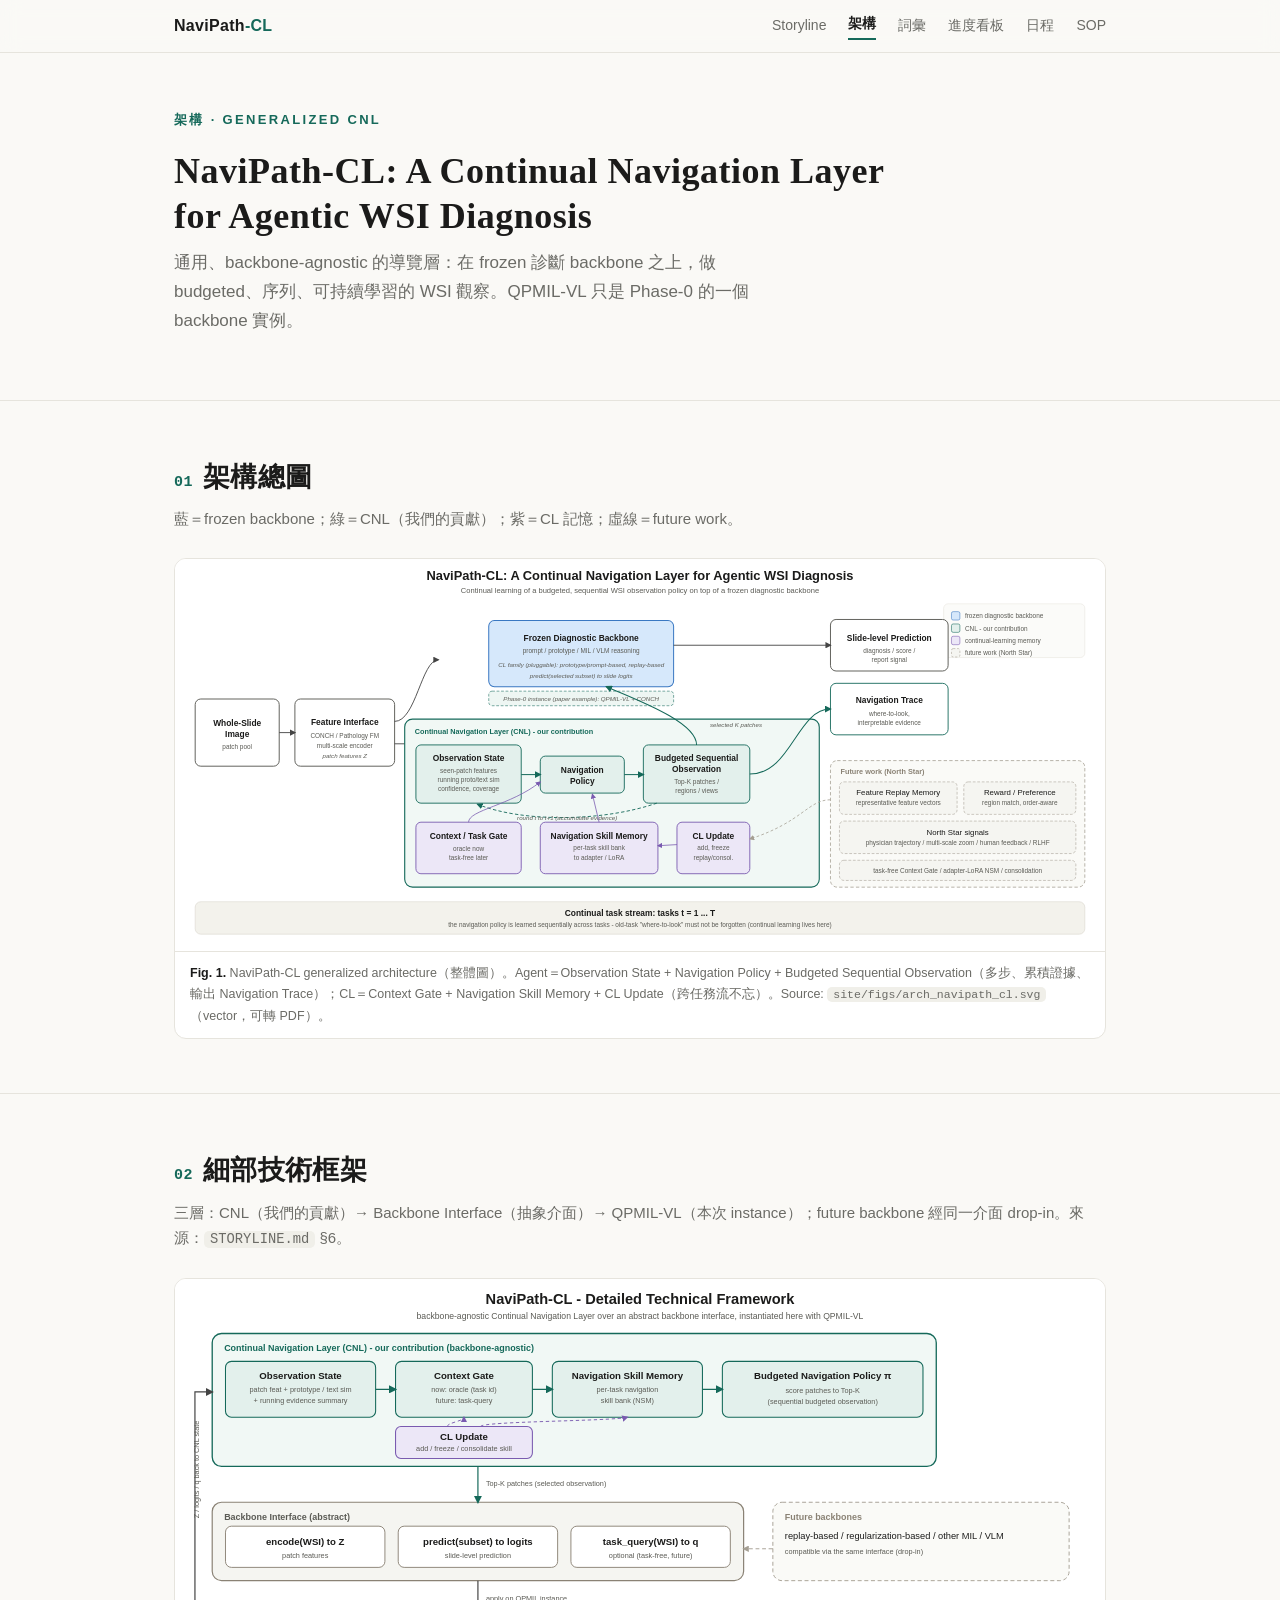
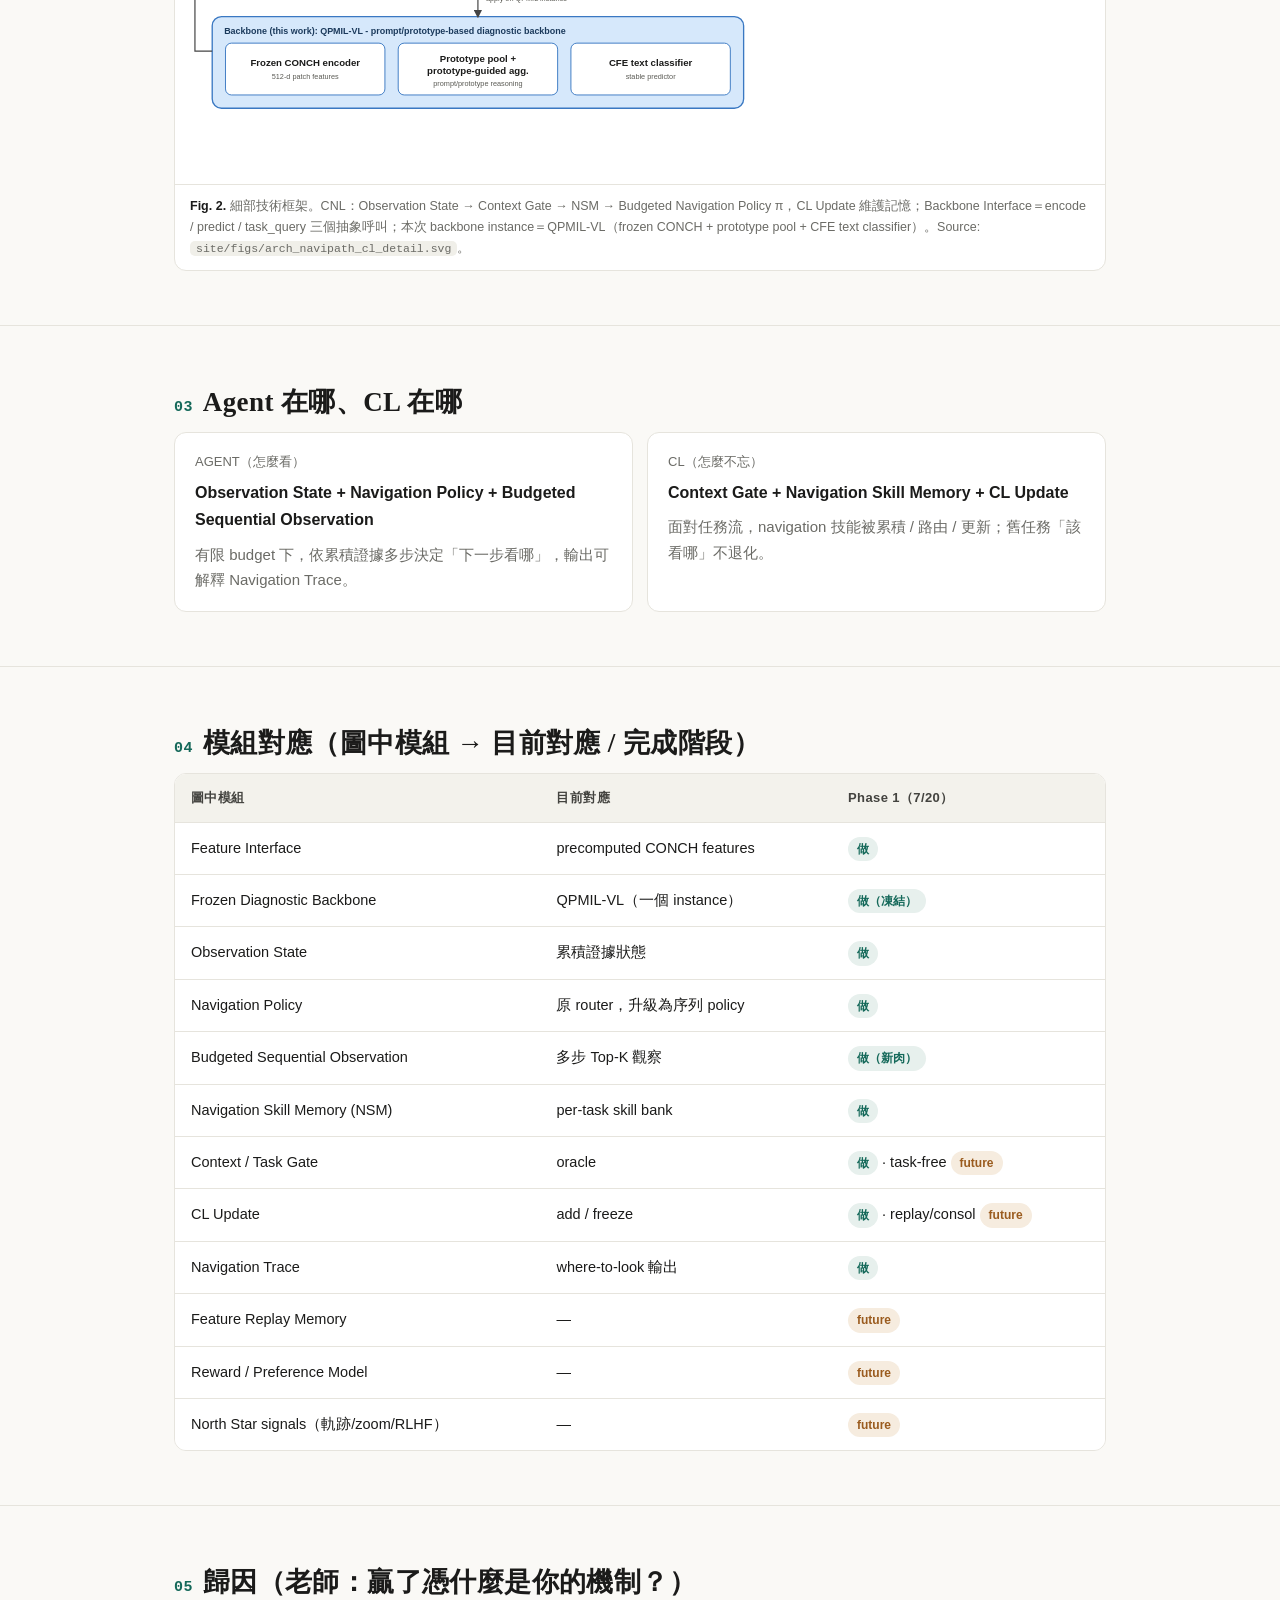
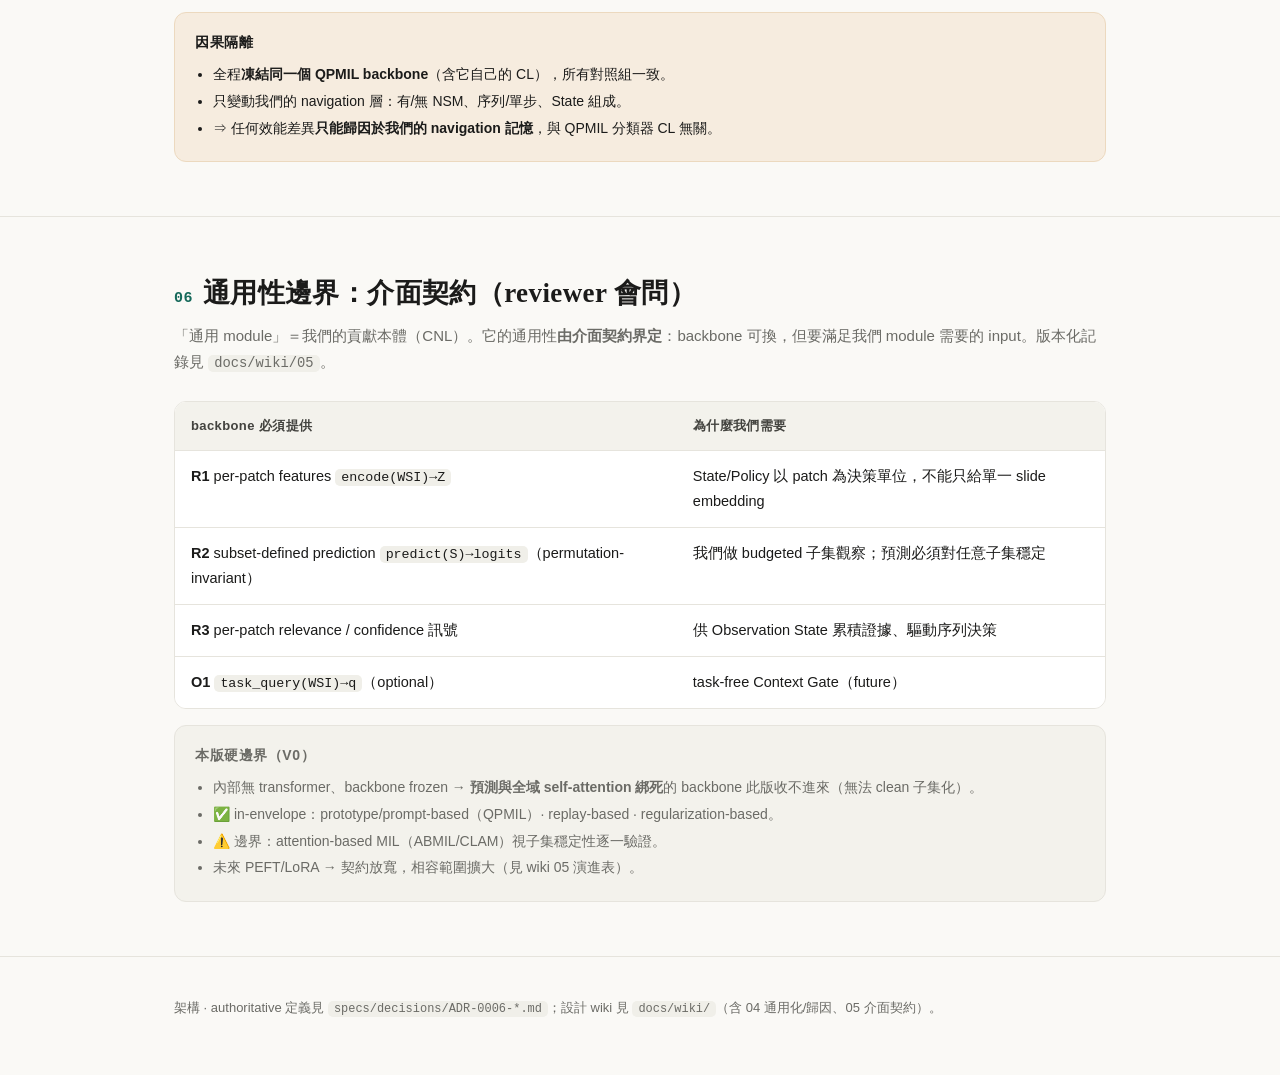
==== site/architecture.html @ b150fd15 "feat(N0-N1): generalized CNL architecture, sequential observation, design wiki + site - N1: navipath" ====
<!DOCTYPE html>
<html lang="zh-Hant">
<head>
<meta charset="UTF-8">
<meta name="viewport" content="width=device-width, initial-scale=1.0">
<title>NaviPath-CL — 架構</title>
<link rel="stylesheet" href="assets/style.css">
</head>
<body>

<nav>
  <div class="inner">
    <span class="brand">NaviPath<span class="cl">-CL</span></span>
    <a class="link" href="index.html">Storyline</a>
    <a class="link active" href="architecture.html">架構</a>
    <a class="link" href="glossary.html">詞彙</a>
    <a class="link" href="board.html">進度看板</a>
    <a class="link" href="schedule.html">日程</a>
    <a class="link" href="sop.html">SOP</a>
  </div>
</nav>

<header class="hero compact">
  <div class="wrap">
    <div class="kicker">架構 · Generalized CNL</div>
    <h1 class="title sm">NaviPath-CL: A Continual Navigation Layer<br>for Agentic WSI Diagnosis</h1>
    <p class="subtitle">通用、backbone-agnostic 的導覽層：在 frozen 診斷 backbone 之上，做 budgeted、序列、可持續學習的 WSI 觀察。QPMIL-VL 只是 Phase-0 的一個 backbone 實例。</p>
  </div>
</header>

<section>
  <div class="wrap">
    <h2><span class="sec-no">01</span>架構總圖</h2>
    <p class="sec-sub">藍＝frozen backbone；綠＝CNL（我們的貢獻）；紫＝CL 記憶；虛線＝future work。</p>
    <figure class="fig">
      <img src="figs/arch_navipath_cl.svg" alt="NaviPath-CL generalized architecture">
      <figcaption><b>Fig. 1.</b> NaviPath-CL generalized architecture（整體圖）。Agent＝Observation State + Navigation Policy + Budgeted Sequential Observation（多步、累積證據、輸出 Navigation Trace）；CL＝Context Gate + Navigation Skill Memory + CL Update（跨任務流不忘）。Source: <code>site/figs/arch_navipath_cl.svg</code>（vector，可轉 PDF）。</figcaption>
    </figure>
  </div>
</section>

<section>
  <div class="wrap">
    <h2><span class="sec-no">02</span>細部技術框架</h2>
    <p class="sec-sub">三層：CNL（我們的貢獻）→ Backbone Interface（抽象介面）→ QPMIL-VL（本次 instance）；future backbone 經同一介面 drop-in。來源：<code>STORYLINE.md</code> §6。</p>
    <figure class="fig">
      <img src="figs/arch_navipath_cl_detail.svg" alt="NaviPath-CL detailed technical framework">
      <figcaption><b>Fig. 2.</b> 細部技術框架。CNL：Observation State → Context Gate → NSM → Budgeted Navigation Policy π，CL Update 維護記憶；Backbone Interface＝encode / predict / task_query 三個抽象呼叫；本次 backbone instance＝QPMIL-VL（frozen CONCH + prototype pool + CFE text classifier）。Source: <code>site/figs/arch_navipath_cl_detail.svg</code>。</figcaption>
    </figure>
  </div>
</section>

<section>
  <div class="wrap">
    <h2><span class="sec-no">03</span>Agent 在哪、CL 在哪</h2>
    <div class="grid2">
      <div class="namecard">
        <div class="role">AGENT（怎麼看）</div>
        <div class="name" style="font-size:16px">Observation State + Navigation Policy + Budgeted Sequential Observation</div>
        <p class="sec-sub" style="margin:8px 0 0">有限 budget 下，依累積證據多步決定「下一步看哪」，輸出可解釋 Navigation Trace。</p>
      </div>
      <div class="namecard">
        <div class="role">CL（怎麼不忘）</div>
        <div class="name" style="font-size:16px">Context Gate + Navigation Skill Memory + CL Update</div>
        <p class="sec-sub" style="margin:8px 0 0">面對任務流，navigation 技能被累積 / 路由 / 更新；舊任務「該看哪」不退化。</p>
      </div>
    </div>
  </div>
</section>

<section>
  <div class="wrap">
    <h2><span class="sec-no">04</span>模組對應（圖中模組 → 目前對應 / 完成階段）</h2>
    <div class="tablewrap">
      <table>
        <thead><tr><th>圖中模組</th><th>目前對應</th><th>Phase 1（7/20）</th></tr></thead>
        <tbody>
          <tr><td>Feature Interface</td><td>precomputed CONCH features</td><td><span class="pill done">做</span></td></tr>
          <tr><td>Frozen Diagnostic Backbone</td><td>QPMIL-VL（一個 instance）</td><td><span class="pill done">做（凍結）</span></td></tr>
          <tr><td>Observation State</td><td>累積證據狀態</td><td><span class="pill done">做</span></td></tr>
          <tr><td>Navigation Policy</td><td>原 router，升級為序列 policy</td><td><span class="pill done">做</span></td></tr>
          <tr><td>Budgeted Sequential Observation</td><td>多步 Top-K 觀察</td><td><span class="pill done">做（新肉）</span></td></tr>
          <tr><td>Navigation Skill Memory (NSM)</td><td>per-task skill bank</td><td><span class="pill done">做</span></td></tr>
          <tr><td>Context / Task Gate</td><td>oracle</td><td><span class="pill done">做</span> · task-free <span class="pill wip">future</span></td></tr>
          <tr><td>CL Update</td><td>add / freeze</td><td><span class="pill done">做</span> · replay/consol <span class="pill wip">future</span></td></tr>
          <tr><td>Navigation Trace</td><td>where-to-look 輸出</td><td><span class="pill done">做</span></td></tr>
          <tr><td>Feature Replay Memory</td><td>—</td><td><span class="pill wip">future</span></td></tr>
          <tr><td>Reward / Preference Model</td><td>—</td><td><span class="pill wip">future</span></td></tr>
          <tr><td>North Star signals（軌跡/zoom/RLHF）</td><td>—</td><td><span class="pill wip">future</span></td></tr>
        </tbody>
      </table>
    </div>
  </div>
</section>

<section>
  <div class="wrap">
    <h2><span class="sec-no">05</span>歸因（老師：贏了憑什麼是你的機制？）</h2>
    <div class="note warn">
      <h4>因果隔離</h4>
      <ul>
        <li>全程<strong>凍結同一個 QPMIL backbone</strong>（含它自己的 CL），所有對照組一致。</li>
        <li>只變動我們的 navigation 層：有/無 NSM、序列/單步、State 組成。</li>
        <li>⇒ 任何效能差異<strong>只能歸因於我們的 navigation 記憶</strong>，與 QPMIL 分類器 CL 無關。</li>
      </ul>
    </div>
  </div>
</section>

<section>
  <div class="wrap">
    <h2><span class="sec-no">06</span>通用性邊界：介面契約（reviewer 會問）</h2>
    <p class="sec-sub">「通用 module」＝我們的貢獻本體（CNL）。它的通用性<strong>由介面契約界定</strong>：backbone 可換，但要滿足我們 module 需要的 input。版本化記錄見 <code>docs/wiki/05</code>。</p>
    <div class="tablewrap">
      <table>
        <thead><tr><th>backbone 必須提供</th><th>為什麼我們需要</th></tr></thead>
        <tbody>
          <tr><td><b>R1</b> per-patch features <code>encode(WSI)→Z</code></td><td>State/Policy 以 patch 為決策單位，不能只給單一 slide embedding</td></tr>
          <tr><td><b>R2</b> subset-defined prediction <code>predict(S)→logits</code>（permutation-invariant）</td><td>我們做 budgeted 子集觀察；預測必須對任意子集穩定</td></tr>
          <tr><td><b>R3</b> per-patch relevance / confidence 訊號</td><td>供 Observation State 累積證據、驅動序列決策</td></tr>
          <tr><td><b>O1</b> <code>task_query(WSI)→q</code>（optional）</td><td>task-free Context Gate（future）</td></tr>
        </tbody>
      </table>
    </div>
    <div class="note lock" style="margin-top:16px">
      <h4>本版硬邊界（v0）</h4>
      <ul>
        <li>內部無 transformer、backbone frozen → <strong>預測與全域 self-attention 綁死</strong>的 backbone 此版收不進來（無法 clean 子集化）。</li>
        <li>✅ in-envelope：prototype/prompt-based（QPMIL）· replay-based · regularization-based。</li>
        <li>⚠️ 邊界：attention-based MIL（ABMIL/CLAM）視子集穩定性逐一驗證。</li>
        <li>未來 PEFT/LoRA → 契約放寬，相容範圍擴大（見 wiki 05 演進表）。</li>
      </ul>
    </div>
  </div>
</section>

<footer>
  <div class="wrap">
    架構 · authoritative 定義見 <code>specs/decisions/ADR-0006-*.md</code>；設計 wiki 見 <code>docs/wiki/</code>（含 04 通用化/歸因、05 介面契約）。
  </div>
</footer>

</body>
</html>
---- site/assets/style.css ----
:root{
  --bg:#faf9f6;
  --surface:#ffffff;
  --ink:#1b1b1a;
  --muted:#6b6b66;
  --line:#e6e4dd;
  --accent:#15695a;
  --accent-soft:#e7f0ed;
  --warn:#9a5b1e;
  --warn-soft:#f6ecdf;
  --bad:#a23a32;
  --bad-soft:#f6e4e1;
  --good:#15695a;
  --maxw:980px;
  --serif:"Songti TC","Noto Serif CJK TC","Noto Serif TC",Georgia,"Times New Roman",serif;
  --sans:-apple-system,BlinkMacSystemFont,"PingFang TC","Noto Sans CJK TC","Microsoft JhengHei",sans-serif;
  --mono:"SF Mono",ui-monospace,"JetBrains Mono",Menlo,Consolas,monospace;
}
*{box-sizing:border-box;}
html{scroll-behavior:smooth;}
body{
  margin:0;background:var(--bg);color:var(--ink);
  font-family:var(--sans);line-height:1.7;
  -webkit-font-smoothing:antialiased;font-size:16px;
}
a{color:var(--accent);text-decoration:none;}
a:hover{text-decoration:underline;}
code{font-family:var(--mono);font-size:.92em;background:#f0efe9;padding:1px 6px;border-radius:5px;}

/* top nav */
nav{
  position:sticky;top:0;z-index:50;
  background:rgba(250,249,246,.85);backdrop-filter:blur(10px);
  border-bottom:1px solid var(--line);
}
nav .inner{
  max-width:var(--maxw);margin:0 auto;padding:12px 24px;
  display:flex;gap:22px;align-items:center;flex-wrap:wrap;
}
nav .brand{font-weight:700;letter-spacing:.3px;margin-right:auto;}
nav .brand .cl{color:var(--accent);}
nav a.link{color:var(--muted);font-size:14px;}
nav a.link:hover{color:var(--ink);text-decoration:none;}
nav a.link.active{color:var(--ink);font-weight:600;border-bottom:2px solid var(--accent);padding-bottom:2px;}

.wrap{max-width:var(--maxw);margin:0 auto;padding:0 24px;}

/* hero */
header.hero{padding:72px 0 48px;border-bottom:1px solid var(--line);}
header.hero.compact{padding:56px 0 36px;}
.kicker{
  font-size:13px;letter-spacing:.18em;text-transform:uppercase;
  color:var(--accent);font-weight:600;margin-bottom:18px;
}
h1.title{
  font-family:var(--serif);font-weight:600;
  font-size:clamp(30px,5vw,46px);line-height:1.25;margin:0 0 10px;
  letter-spacing:.5px;
}
h1.title.sm{font-size:clamp(26px,4vw,36px);}
.subtitle{font-size:17px;color:var(--muted);max-width:62ch;margin:0 0 28px;}
.lede{
  font-size:18px;max-width:64ch;border-left:3px solid var(--accent);
  padding:4px 0 4px 20px;color:#2c2c2a;
}
.lede strong{color:var(--accent);}

.badges{display:flex;gap:12px;flex-wrap:wrap;margin-top:30px;}
.badge{
  border:1px solid var(--line);background:var(--surface);
  border-radius:10px;padding:12px 16px;max-width:330px;
}
.badge .h{font-size:12px;letter-spacing:.08em;text-transform:uppercase;color:var(--muted);margin-bottom:4px;}
.badge .b{font-size:14.5px;}
.badge.alt{background:var(--accent-soft);border-color:#cfe1db;}

/* sections */
section{padding:54px 0;border-bottom:1px solid var(--line);}
section h2{
  font-family:var(--serif);font-weight:600;font-size:27px;
  margin:0 0 6px;letter-spacing:.4px;
}
section .sec-sub{color:var(--muted);margin:0 0 26px;font-size:15px;}
.sec-no{color:var(--accent);font-family:var(--mono);font-size:15px;margin-right:10px;}

/* figures */
figure.fig{margin:18px 0 0;border:1px solid var(--line);border-radius:12px;overflow:hidden;background:var(--surface);}
figure.fig img{display:block;width:100%;height:auto;}
figure.fig figcaption{font-size:12.5px;color:var(--muted);padding:11px 15px;border-top:1px solid var(--line);}
figure.fig figcaption b{color:var(--ink);font-weight:600;}

/* naming grid */
.grid2{display:grid;grid-template-columns:1fr 1fr;gap:14px;}
@media(max-width:720px){.grid2{grid-template-columns:1fr;}}
.namecard{background:var(--surface);border:1px solid var(--line);border-radius:12px;padding:18px 20px;}
.namecard .role{font-size:13px;color:var(--muted);margin-bottom:6px;}
.namecard .name{font-weight:700;font-size:18px;}
.namecard .name .full{font-weight:400;color:var(--muted);font-size:14px;display:block;margin-top:2px;}

/* two languages */
.lang{display:grid;grid-template-columns:1fr 1fr;gap:16px;}
@media(max-width:720px){.lang{grid-template-columns:1fr;}}
.langcard{border:1px solid var(--line);border-radius:12px;padding:20px 22px;background:var(--surface);}
.langcard h3{margin:0 0 8px;font-size:16px;}
.langcard .who{font-size:12px;letter-spacing:.08em;text-transform:uppercase;color:var(--accent);margin-bottom:10px;}

/* clean list */
ul.clean{list-style:none;padding:0;margin:0;}
ul.clean li{padding:12px 0 12px 26px;position:relative;border-bottom:1px dashed var(--line);}
ul.clean li:last-child{border-bottom:none;}
ul.clean li::before{content:"";position:absolute;left:4px;top:20px;width:7px;height:7px;border-radius:2px;background:var(--accent);}
ul.clean li .q{font-weight:600;}

/* decision tree */
.tree{background:#1d2521;color:#e8efe9;border-radius:14px;padding:26px 28px;font-family:var(--mono);font-size:14px;line-height:1.9;overflow-x:auto;}
.tree .q{color:#8fd6c1;}
.tree .no{color:#e8a07f;}
.tree .yes{color:#9fd07f;}
.tree .concl{color:#fff;border-top:1px solid #34433c;margin-top:12px;padding-top:12px;display:block;}

/* table */
.tablewrap{overflow-x:auto;border:1px solid var(--line);border-radius:12px;}
table{border-collapse:collapse;width:100%;font-size:14.5px;background:var(--surface);}
th,td{text-align:left;padding:13px 16px;border-bottom:1px solid var(--line);vertical-align:top;}
th{background:#f3f2ec;font-weight:600;font-size:13px;letter-spacing:.03em;color:#43433f;}
tr:last-child td{border-bottom:none;}
.pill{display:inline-block;font-size:12px;padding:2px 9px;border-radius:999px;font-weight:600;}
.pill.done{background:var(--accent-soft);color:var(--accent);}
.pill.wip{background:var(--warn-soft);color:var(--warn);}
.pill.todo{background:#eceae3;color:var(--muted);}

/* stat cards */
.stats{display:grid;grid-template-columns:repeat(4,1fr);gap:14px;}
@media(max-width:820px){.stats{grid-template-columns:1fr 1fr;}}
@media(max-width:460px){.stats{grid-template-columns:1fr;}}
.stat{border:1px solid var(--line);border-radius:12px;padding:18px;background:var(--surface);}
.stat .num{font-family:var(--serif);font-size:30px;font-weight:600;line-height:1;}
.stat .num.good{color:var(--good);}
.stat .num.bad{color:var(--bad);}
.stat .lab{font-size:13px;color:var(--muted);margin-top:8px;}
.stat .cmp{font-size:12px;color:var(--muted);margin-top:4px;}

/* architecture flow */
.flow{display:flex;flex-direction:column;gap:14px;}
.flowrow{display:flex;gap:10px;align-items:stretch;flex-wrap:wrap;}
.node{flex:1;min-width:150px;border:1px solid var(--line);border-radius:10px;padding:13px 15px;background:var(--surface);}
.node .t{font-weight:600;font-size:14.5px;}
.node .d{font-size:12.5px;color:var(--muted);margin-top:3px;}
.node.cnl{background:var(--accent-soft);border-color:#cfe1db;}
.arrow{align-self:center;color:var(--muted);font-size:20px;}
.layerlabel{font-size:12px;letter-spacing:.1em;text-transform:uppercase;color:var(--accent);font-weight:600;margin:6px 0 2px;}

/* roadmap */
.road{display:grid;grid-template-columns:repeat(3,1fr);gap:14px;}
@media(max-width:720px){.road{grid-template-columns:1fr;}}
.phase{border:1px solid var(--line);border-radius:12px;padding:20px;background:var(--surface);}
.phase.now{border-color:var(--accent);box-shadow:inset 0 0 0 1px var(--accent);}
.phase .p{font-family:var(--mono);font-size:13px;color:var(--accent);}
.phase h4{margin:6px 0 8px;font-size:16px;}
.phase p{margin:0;font-size:13.5px;color:var(--muted);}

/* timeline */
.timeline{position:relative;padding-left:24px;}
.timeline::before{content:"";position:absolute;left:6px;top:6px;bottom:6px;width:2px;background:var(--line);}
.tl{position:relative;padding:0 0 22px 18px;}
.tl::before{content:"";position:absolute;left:-22px;top:5px;width:11px;height:11px;border-radius:50%;background:var(--surface);border:2px solid var(--accent);}
.tl.dim::before{border-color:var(--muted);}
.tl.done::before{background:var(--accent);}
.tl .date{font-family:var(--mono);font-weight:600;font-size:14px;}
.tl .what{font-size:14.5px;color:#36352f;}

/* notes */
.note{border-radius:12px;padding:18px 20px;font-size:14px;}
.note.warn{background:var(--warn-soft);border:1px solid #ecd9bf;}
.note.lock{background:#f3f2ec;border:1px solid var(--line);color:var(--muted);}
.note h4{margin:0 0 8px;font-size:14px;letter-spacing:.04em;text-transform:uppercase;}
.note ul{margin:6px 0 0;padding-left:18px;}
.note li{margin:3px 0;}

/* progress summary bar */
.progress{display:flex;align-items:center;gap:16px;flex-wrap:wrap;margin:0 0 8px;}
.progress .track{flex:1;min-width:220px;height:10px;border-radius:999px;background:#eceae3;overflow:hidden;}
.progress .fill{height:100%;background:var(--accent);}
.progress .pct{font-family:var(--serif);font-size:24px;font-weight:600;color:var(--accent);}

/* kanban */
.kanban{display:grid;grid-template-columns:repeat(3,1fr);gap:16px;}
@media(max-width:820px){.kanban{grid-template-columns:1fr;}}
.col{background:#f5f4ee;border:1px solid var(--line);border-radius:12px;padding:14px;}
.col h3{margin:2px 4px 12px;font-size:14px;letter-spacing:.04em;text-transform:uppercase;color:var(--muted);display:flex;justify-content:space-between;}
.col h3 .n{color:var(--accent);}
.task{background:var(--surface);border:1px solid var(--line);border-left:3px solid var(--line);border-radius:9px;padding:12px 13px;margin-bottom:10px;}
.task:last-child{margin-bottom:0;}
.task.done{border-left-color:var(--accent);}
.task.wip{border-left-color:var(--warn);}
.task.todo{border-left-color:var(--muted);}
.task .id{font-family:var(--mono);font-size:12px;color:var(--accent);}
.task .ti{font-weight:600;font-size:14px;margin:2px 0 3px;}
.task .ds{font-size:12.5px;color:var(--muted);}

/* gantt */
.gantt{border:1px solid var(--line);border-radius:12px;overflow:hidden;background:var(--surface);}
.gantt .head,.gantt .row{display:grid;grid-template-columns:200px 1fr;align-items:center;}
.gantt .head{background:#f3f2ec;font-size:12px;color:var(--muted);}
.gantt .head .scale{display:flex;}
.gantt .head .scale span{flex:1;padding:8px 6px;border-left:1px solid var(--line);}
.gantt .row{border-top:1px solid var(--line);}
.gantt .row .label{padding:12px 16px;font-size:13.5px;}
.gantt .row .label .sub{display:block;color:var(--muted);font-size:12px;}
.gantt .bars{position:relative;height:46px;}
.gantt .bar{position:absolute;top:11px;height:24px;border-radius:6px;background:var(--accent);display:flex;align-items:center;padding:0 10px;color:#fff;font-size:12px;white-space:nowrap;}
.gantt .bar.soft{background:#cfe1db;color:var(--accent);}
.gantt .bar.mark{background:var(--warn);}
.gantt .grid{position:absolute;inset:0;display:flex;pointer-events:none;}
.gantt .grid span{flex:1;border-left:1px solid var(--line);}

footer{padding:40px 0 60px;color:var(--muted);font-size:13px;}

@media print{
  nav{position:static;}
  section{break-inside:avoid;}
  .tree{background:#fff;color:#000;border:1px solid #999;}
  figure.fig{break-inside:avoid;}
}
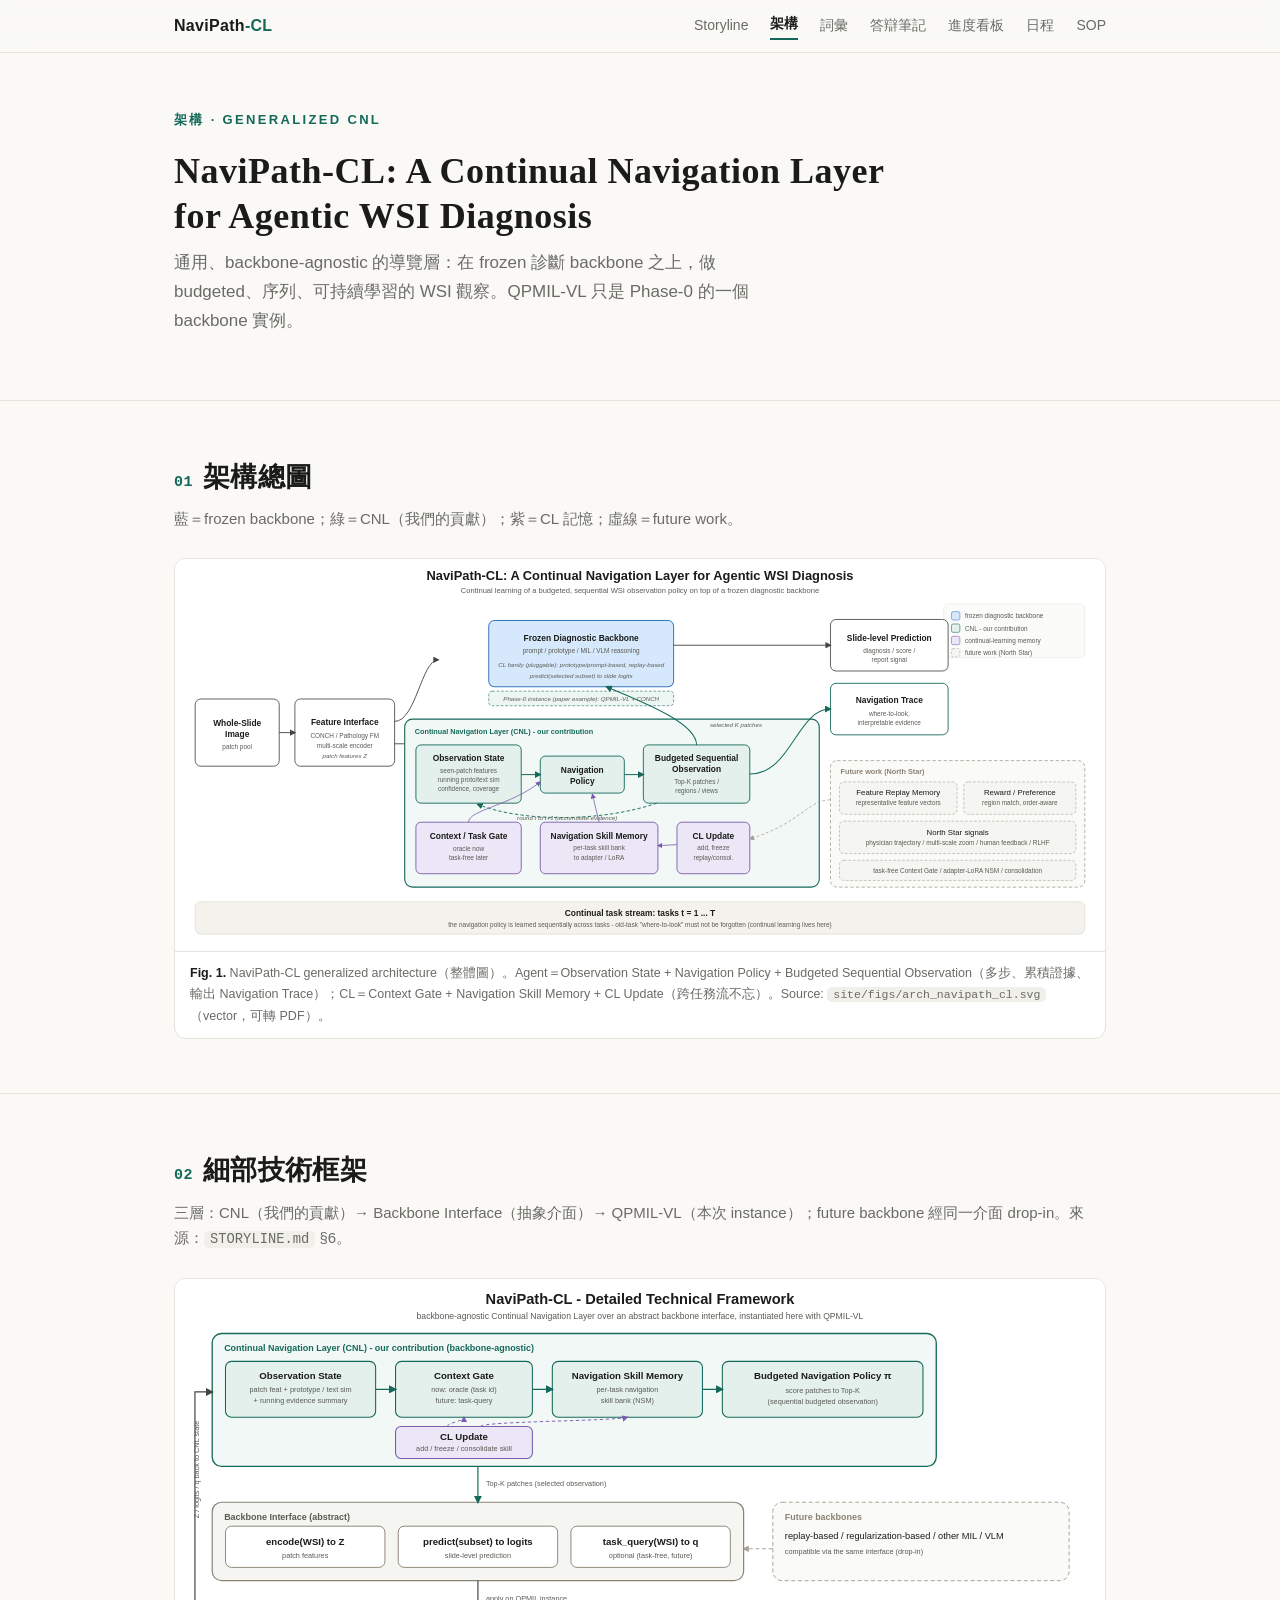
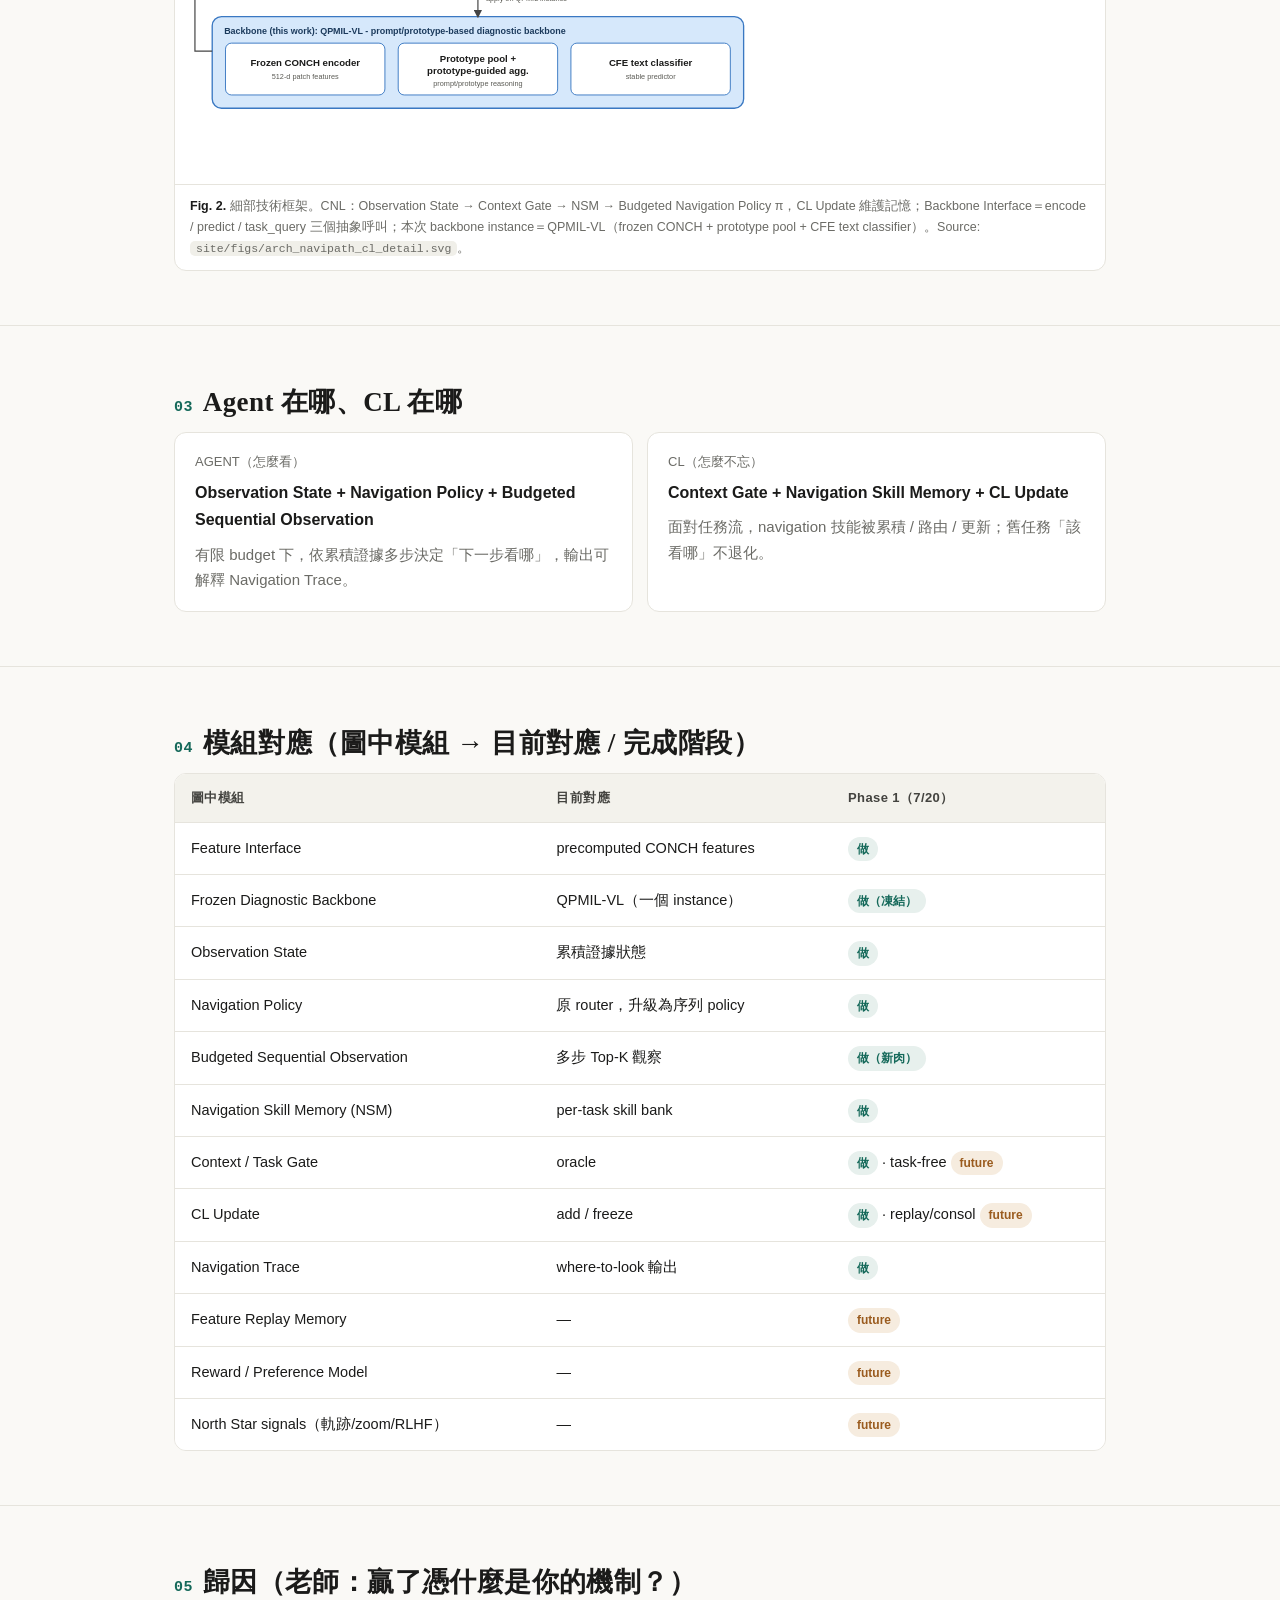
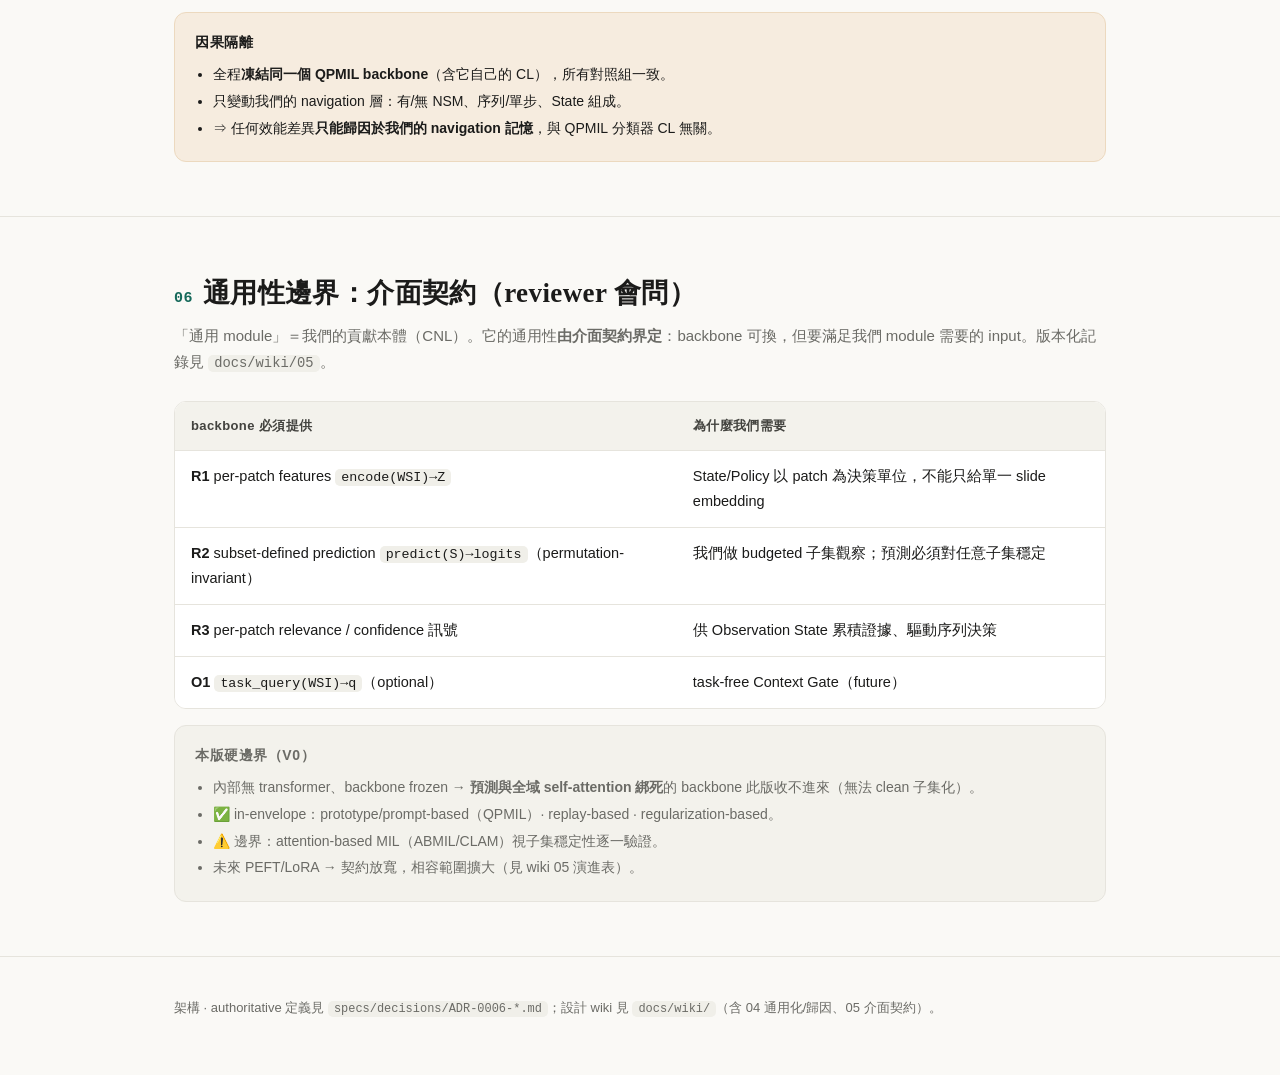
==== commit 234ef0f8: "feat(N2): zero-shot navigator baseline (SPEC-07) + defense wiki/board - code: add policy_mode="zero_" ====
--- a/site/architecture.html
+++ b/site/architecture.html
@@ -14,6 +14,7 @@
     <a class="link" href="index.html">Storyline</a>
     <a class="link active" href="architecture.html">架構</a>
     <a class="link" href="glossary.html">詞彙</a>
+    <a class="link" href="notes.html">答辯筆記</a>
     <a class="link" href="board.html">進度看板</a>
     <a class="link" href="schedule.html">日程</a>
     <a class="link" href="sop.html">SOP</a>
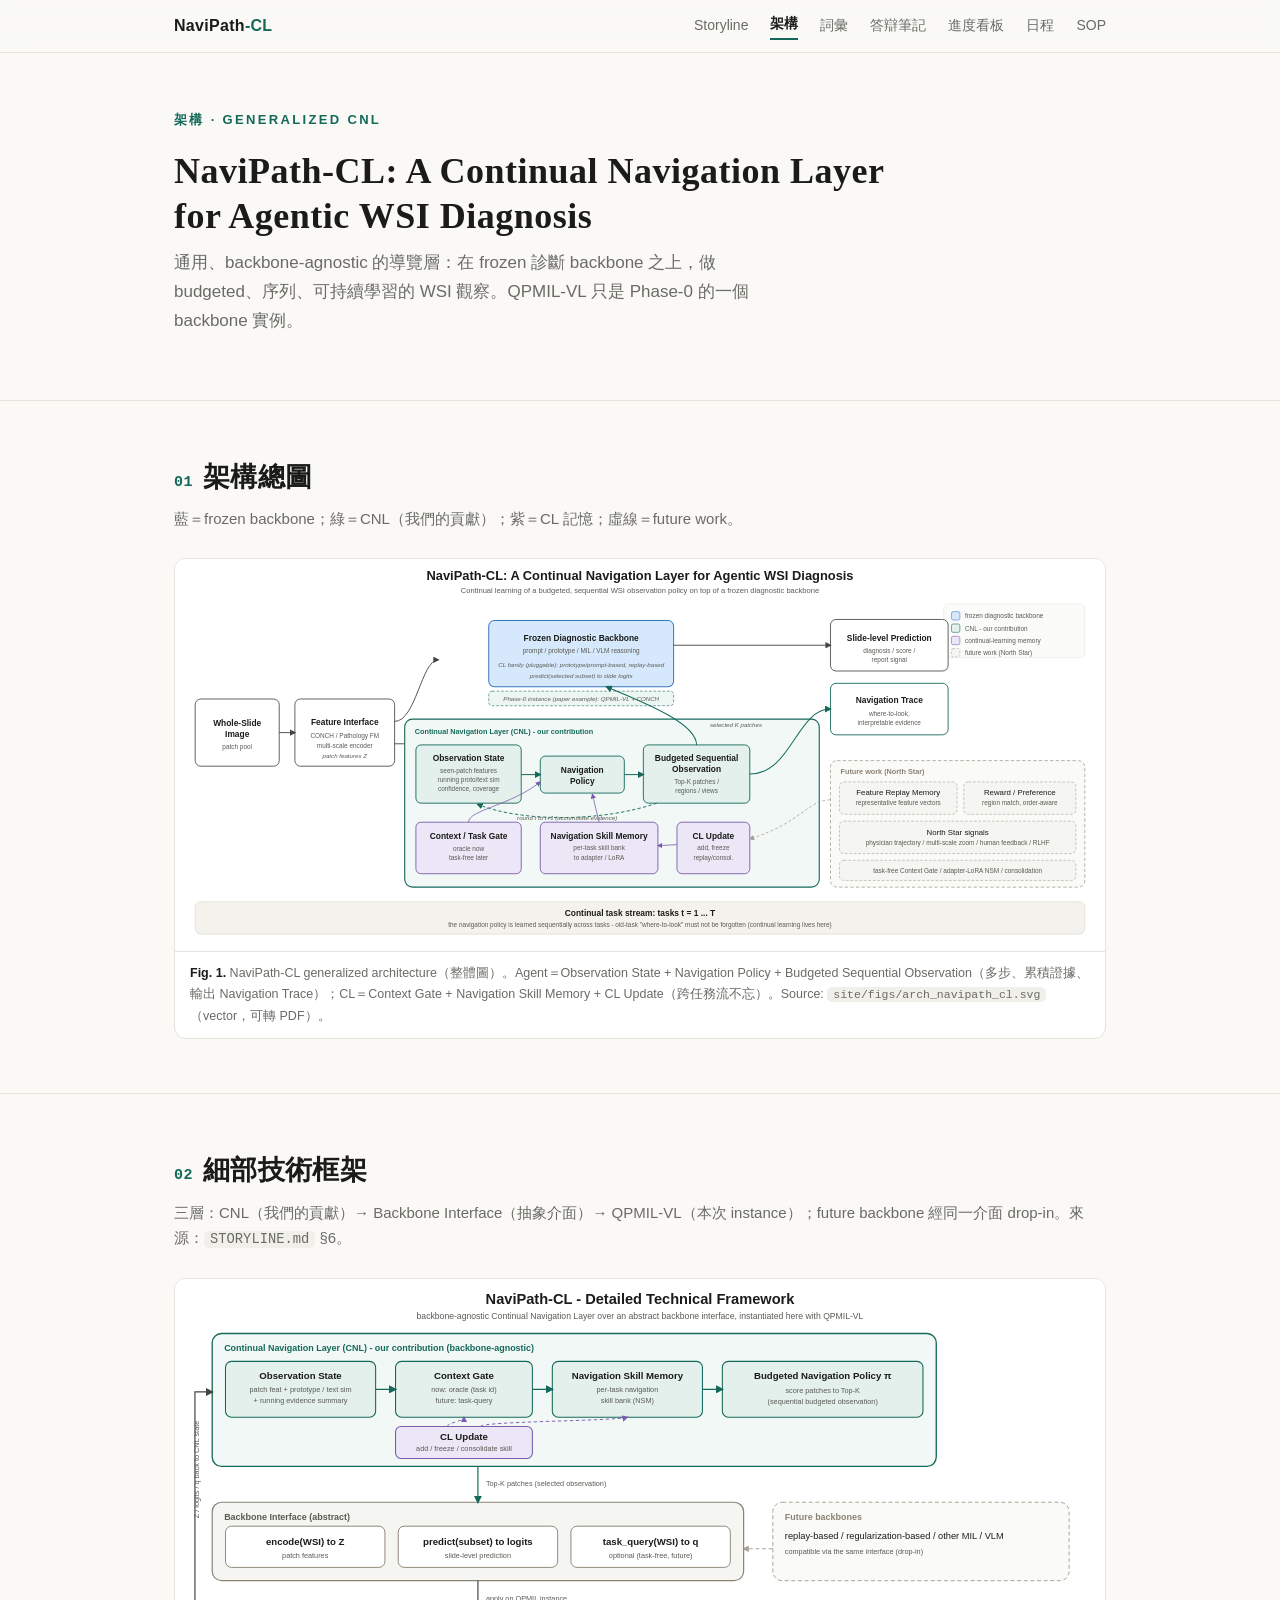
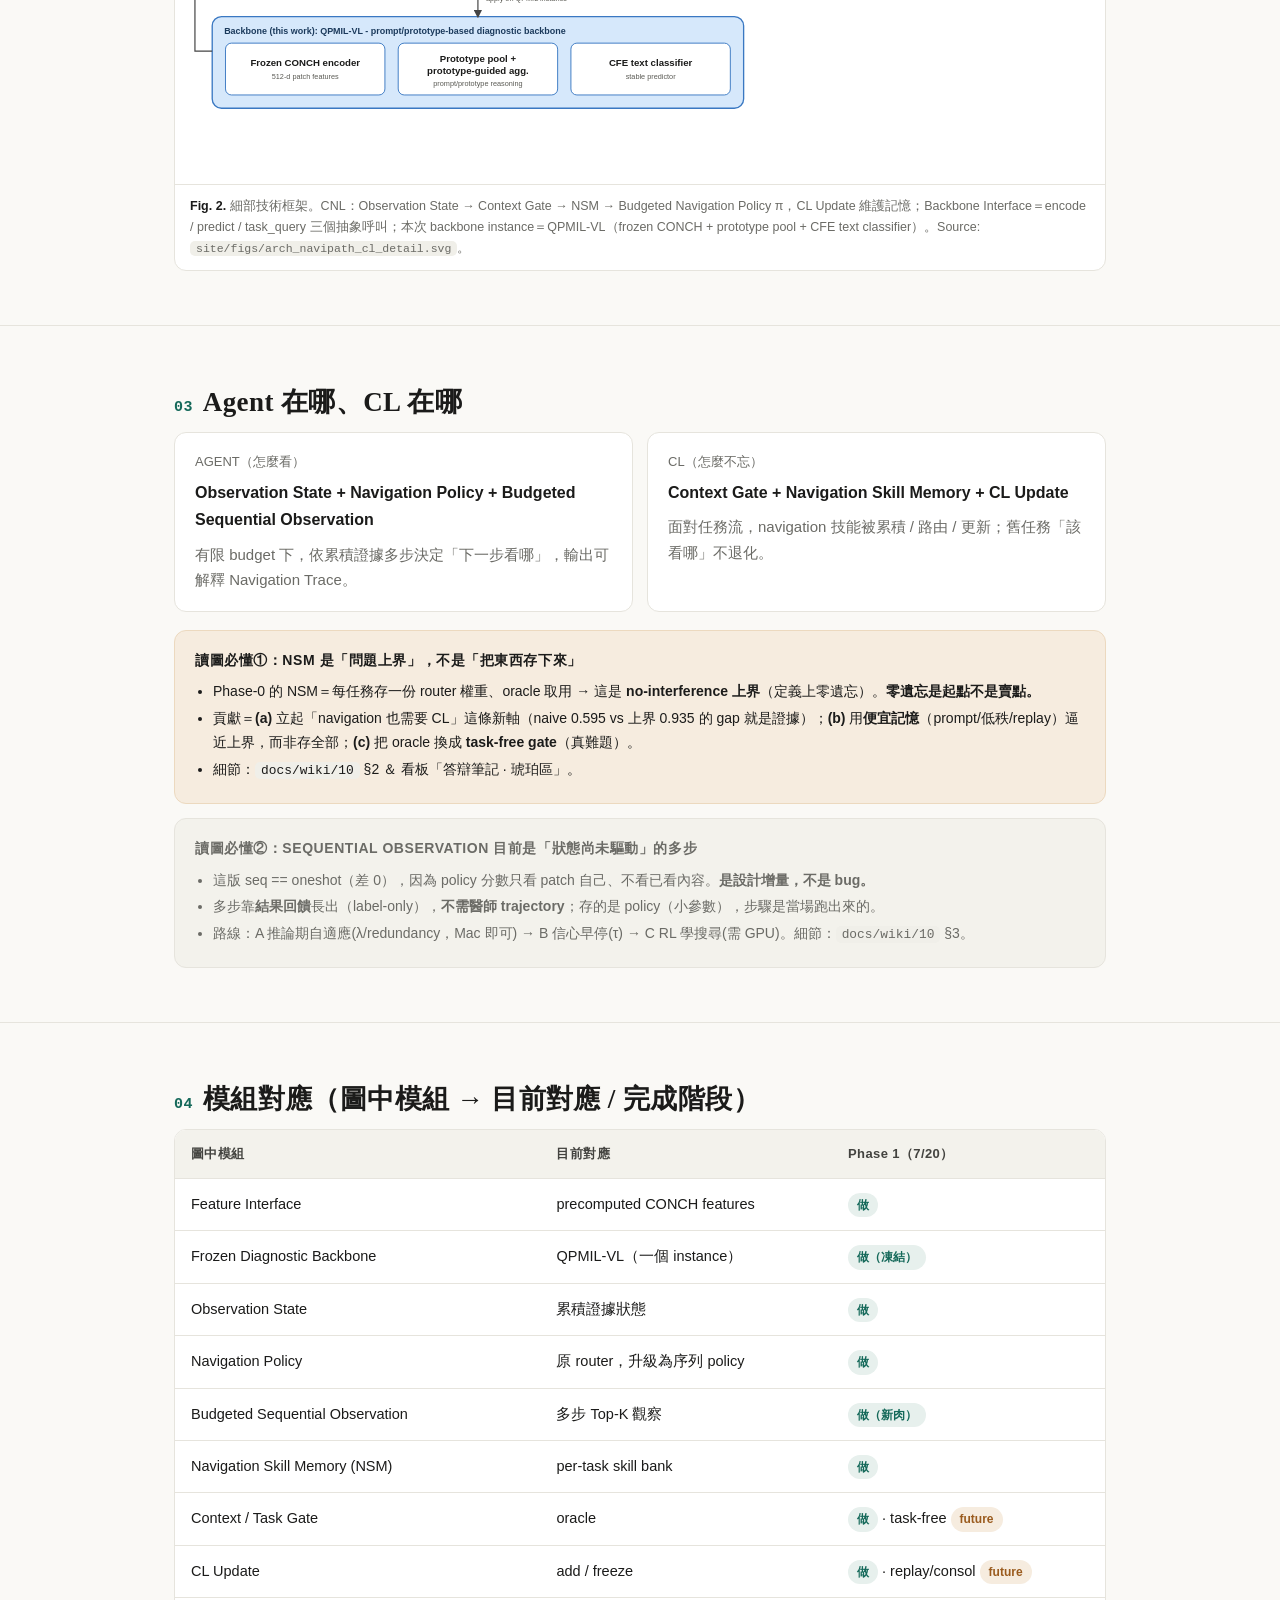
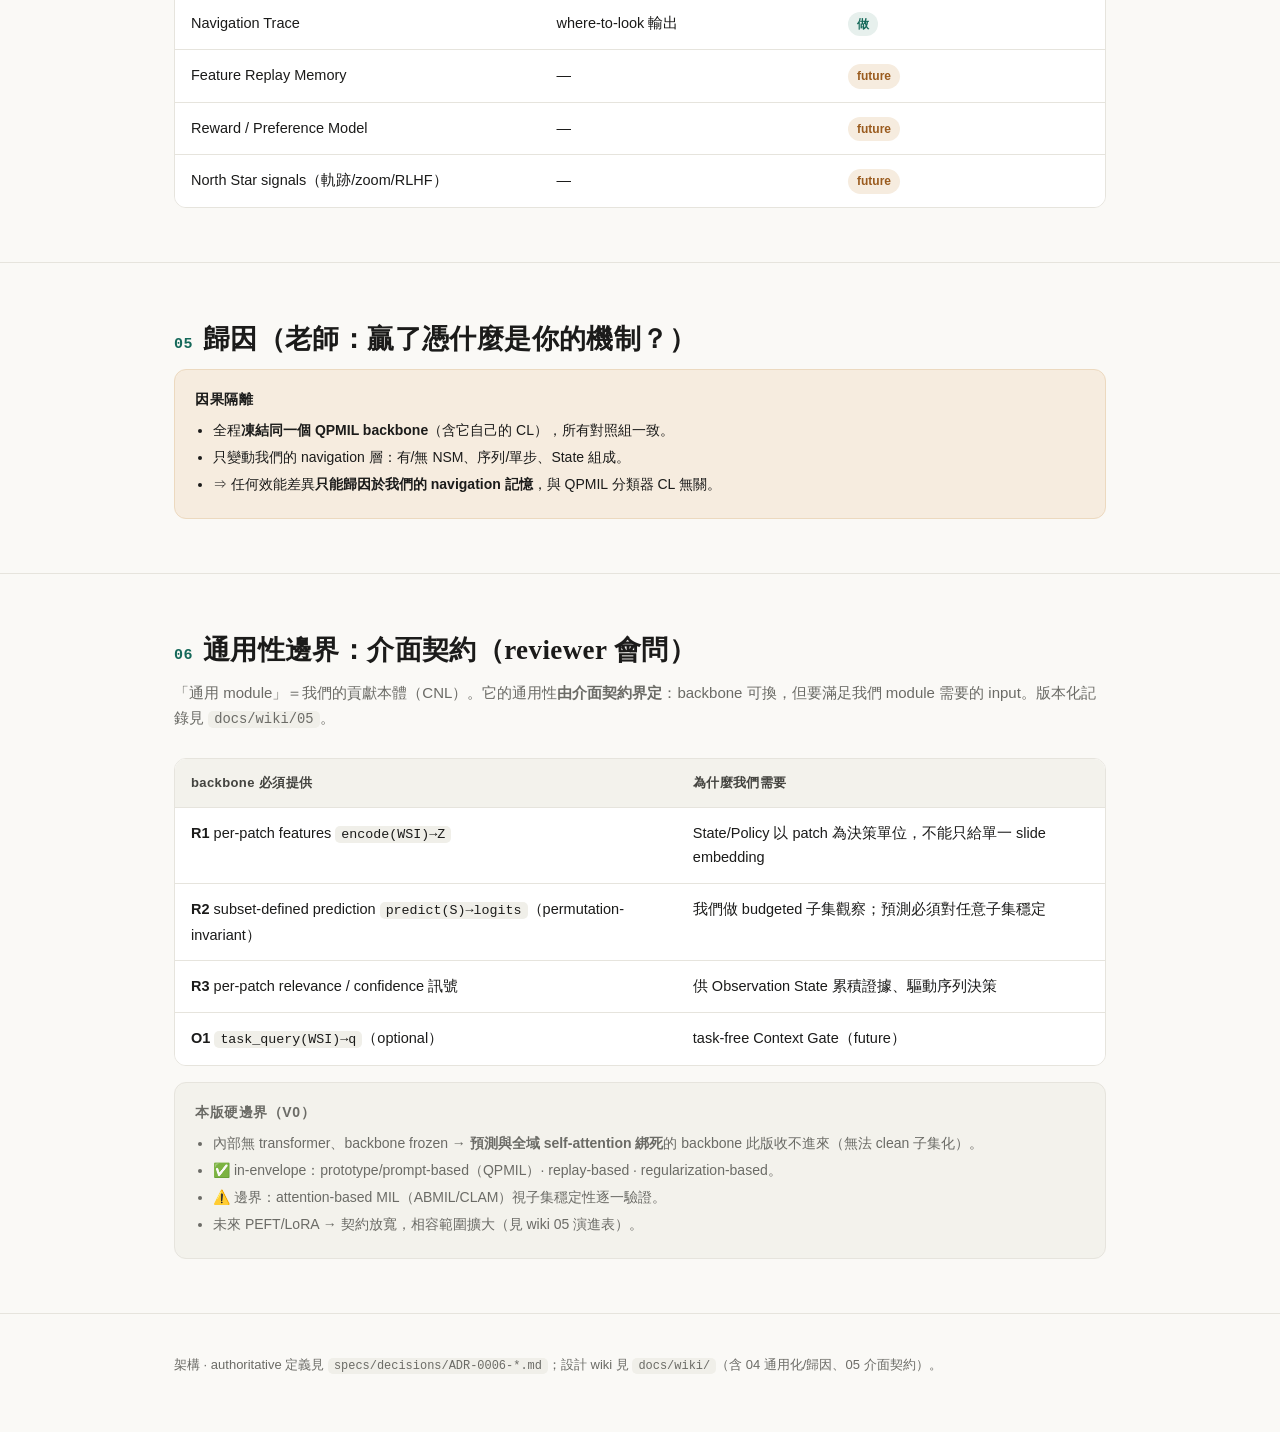
==== commit 09fa11cb: "analysis(N3): seqobs retention + zero-shot aggregation, figs, defense docs - analyze_seqobs_n3.py: a" ====
--- a/site/architecture.html
+++ b/site/architecture.html
@@ -65,6 +65,23 @@
         <div class="name" style="font-size:16px">Context Gate + Navigation Skill Memory + CL Update</div>
         <p class="sec-sub" style="margin:8px 0 0">面對任務流，navigation 技能被累積 / 路由 / 更新；舊任務「該看哪」不退化。</p>
       </div>
+    </div>
+
+    <div class="note warn" style="margin-top:18px">
+      <h4>讀圖必懂①：NSM 是「問題上界」，不是「把東西存下來」</h4>
+      <ul>
+        <li>Phase-0 的 NSM＝每任務存一份 router 權重、oracle 取用 → 這是 <strong>no-interference 上界</strong>（定義上零遺忘）。<strong>零遺忘是起點不是賣點。</strong></li>
+        <li>貢獻＝<strong>(a)</strong> 立起「navigation 也需要 CL」這條新軸（naive 0.595 vs 上界 0.935 的 gap 就是證據）；<strong>(b)</strong> 用<strong>便宜記憶</strong>（prompt/低秩/replay）逼近上界，而非存全部；<strong>(c)</strong> 把 oracle 換成 <strong>task-free gate</strong>（真難題）。</li>
+        <li>細節：<code>docs/wiki/10</code> §2 ＆ 看板「答辯筆記 · 琥珀區」。</li>
+      </ul>
+    </div>
+    <div class="note lock" style="margin-top:14px">
+      <h4>讀圖必懂②：Sequential Observation 目前是「狀態尚未驅動」的多步</h4>
+      <ul>
+        <li>這版 seq == oneshot（差 0），因為 policy 分數只看 patch 自己、不看已看內容。<strong>是設計增量，不是 bug。</strong></li>
+        <li>多步靠<strong>結果回饋</strong>長出（label-only），<strong>不需醫師 trajectory</strong>；存的是 policy（小參數），步驟是當場跑出來的。</li>
+        <li>路線：A 推論期自適應(λ/redundancy，Mac 即可) → B 信心早停(τ) → C RL 學搜尋(需 GPU)。細節：<code>docs/wiki/10</code> §3。</li>
+      </ul>
     </div>
   </div>
 </section>
